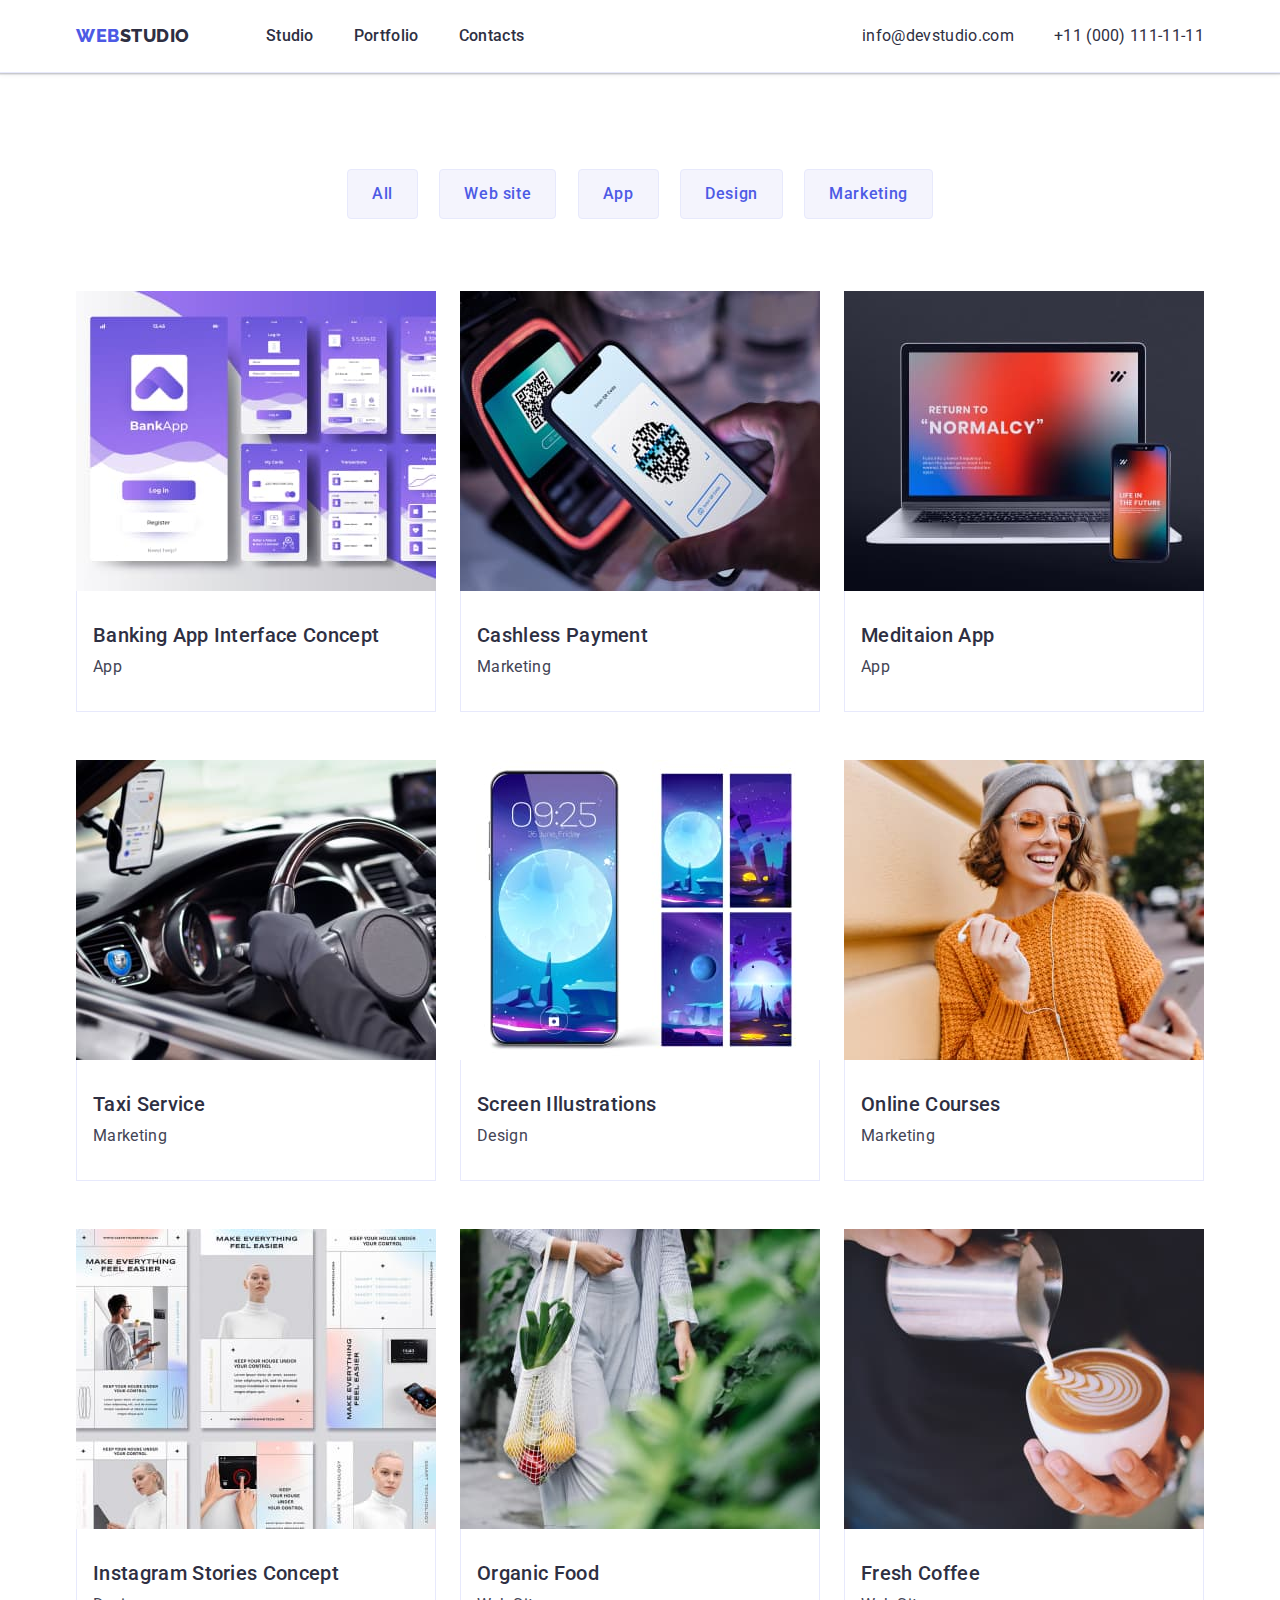
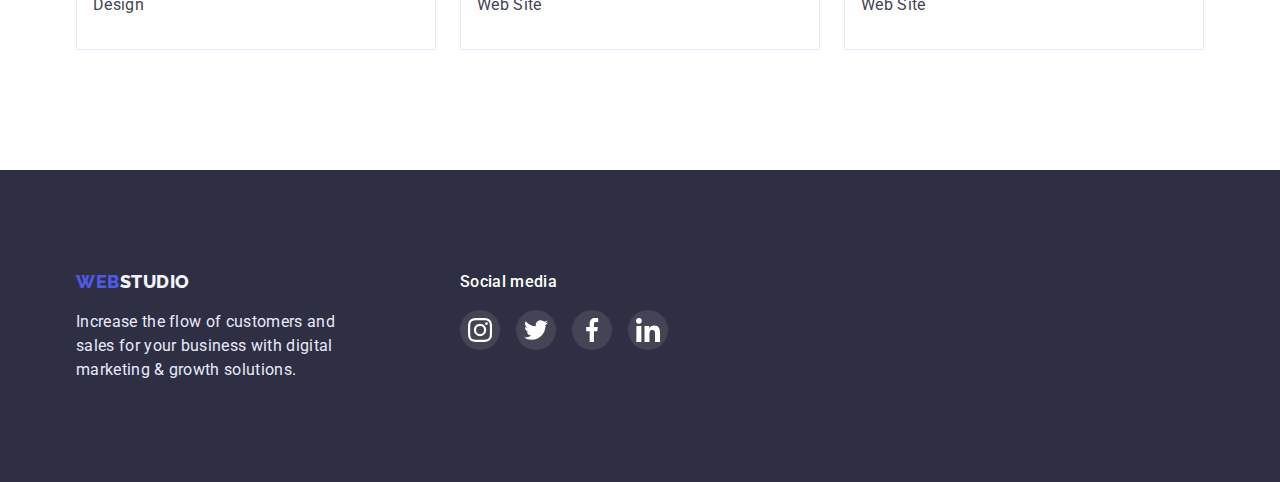
==== portfolio.html @ bd009ab0 "Initial commit" ====
<!DOCTYPE html>
<html lang="en">
  <head>
    <meta charset="UTF-8" />
    <meta http-equiv="X-UA-Compatible" content="IE=edge" />
    <meta name="viewport" content="width=device-width, initial-scale=1.0" />
    <title>webstudio</title>
    <link rel="preconnect" href="https://fonts.googleapis.com" />
    <link rel="preconnect" href="https://fonts.gstatic.com" crossorigin />
    <link
      href="https://fonts.googleapis.com/css2?family=Raleway:wght@800&family=Roboto:wght@400;500;700;900&display=swap"
      rel="stylesheet"
    />
    <link
      href="
      https://cdn.jsdelivr.net/npm/modern-normalize@1.1.0/modern-normalize.min.css
      "
      rel="stylesheet"
    />
    <link rel="stylesheet" href="./css/styles.css" />
  </head>
  <body>
    <header class="header-portfolio">
      <div class="container-header container">
        <nav class="nav-header">
          <a class="logo link" href="./index.html"
            >web<span class="logo-header">studio</span></a
          >
          <ul class="list flexbox-container-nav">
            <li>
              <a href="./index.html" class="nav link">Studio</a>
            </li>
            <li>
              <a href="./portfolio.html" class="nav link">Portfolio</a>
            </li>
            <li>
              <a href="/" class="nav link">Contacts</a>
            </li>
          </ul>
        </nav>
        <address class="address">
          <ul class="list flexbox-container-adr">
            <li>
              <a href="mailto:info@devstudio.com" class="contact link"
                >info@devstudio.com</a
              >
            </li>
            <li>
              <a href="tel:+110001111111" class="contact link"
                >+11 (000) 111-11-11</a
              >
            </li>
          </ul>
        </address>
      </div>
    </header>
    <main>
      <!-- Portfolio -->
      <section class="section">
        <div class="container">
          <h1 hidden>Portfolio</h1>
          <ul class="list flexbox-container-filter">
            <li>
              <button type="button" class="filter-btn">All</button>
            </li>
            <li>
              <button type="button" class="filter-btn">Web site</button>
            </li>
            <li>
              <button type="button" class="filter-btn">App</button>
            </li>
            <li>
              <button type="button" class="filter-btn">Design</button>
            </li>
            <li>
              <button type="button" class="filter-btn">Marketing</button>
            </li>
          </ul>

          <ul class="list flexbox-container-card">
            <li class="card-project">
              <a href="" class="card link">
                <img
                  src="./images/portfolio/img.jpg"
                  width="360"
                  height="300"
                  alt="banking app interface
            concept"
                />
                <div class="card-project-content">
                  <h2 class="title-project">Banking App Interface Concept</h2>
                  <p class="text">App</p>
                </div>
              </a>
            </li>
            <li class="card-project">
              <a href="" class="card link">
                <img
                  src="./images/portfolio/img1.jpg"
                  width="360"
                  height="300"
                  alt="cashless payment"
                />
                <div class="card-project-content">
                  <h2 class="title-project">Cashless Payment</h2>
                  <p class="text">Marketing</p>
                </div>
              </a>
            </li>
            <li class="card-project">
              <a href="" class="card link">
                <img
                  src="./images/portfolio/img2.jpg"
                  width="360"
                  height="300"
                  alt="Meditaion App"
                />
                <div class="card-project-content">
                  <h2 class="title-project">Meditaion App</h2>
                  <p class="text">App</p>
                </div>
              </a>
            </li>
            <li class="card-project">
              <a href="" class="card link">
                <img
                  src="./images/portfolio/img3.jpg"
                  width="360"
                  height="300"
                  alt="Taxi Service"
                />
                <div class="card-project-content">
                  <h2 class="title-project">Taxi Service</h2>
                  <p class="text">Marketing</p>
                </div>
              </a>
            </li>
            <li class="card-project">
              <a href="" class="card link">
                <img
                  src="./images/portfolio/img4.jpg"
                  width="360"
                  height="300"
                  alt="Screen Illustrations"
                />
                <div class="card-project-content">
                  <h2 class="title-project">Screen Illustrations</h2>
                  <p class="text">Design</p>
                </div>
              </a>
            </li>
            <li class="card-project">
              <a href="" class="card link">
                <img
                  src="./images/portfolio/img5.jpg"
                  width="360"
                  height="300"
                  alt="Online Courses"
                />
                <div class="card-project-content">
                  <h2 class="title-project">Online Courses</h2>
                  <p class="text">Marketing</p>
                </div>
              </a>
            </li>
            <li class="card-project">
              <a href="" class="card link">
                <img
                  src="./images/portfolio/img6.jpg"
                  width="360"
                  height="300"
                  alt="Instagram Stories Concept"
                />
                <div class="card-project-content">
                  <h2 class="title-project">Instagram Stories Concept</h2>
                  <p class="text">Design</p>
                </div>
              </a>
            </li>
            <li class="card-project">
              <a href="" class="card link">
                <img
                  src="./images/portfolio/img7.jpg"
                  width="360"
                  height="300"
                  alt="Organic Food"
                />
                <div class="card-project-content">
                  <h2 class="title-project">Organic Food</h2>
                  <p class="text">Web Site</p>
                </div>
              </a>
            </li>
            <li class="card-project">
              <a href="" class="card link">
                <img
                  src="./images/portfolio/img8.jpg"
                  width="360"
                  height="300"
                  alt="Fresh Coffee"
                />
                <div class="card-project-content">
                  <h2 class="title-project">Fresh Coffee</h2>
                  <p class="text">Web Site</p>
                </div>
              </a>
            </li>
          </ul>
        </div>
      </section>
    </main>
    <!-- footer -->
    <footer class="footer">
      <div class="container footer-container">
        <div class="footer-link">
          <a class="logo link" href="./index.html"
            >web<span class="logo-footer">studio</span></a
          >
          <p class="text-footer">
            Increase the flow of customers and sales for your business with
            digital marketing & growth solutions.
          </p>
        </div>
        <div class="socmedia">
          <h3 class="footer-title">Social media</h3>
          <ul class="social-footer list">
            <li class="social-item">
              <a
                class="social-link-footer"
                href="https://instagram.com"
                rel="noopener noreferrer"
                aria-label="instagram link"
              >
                <svg class="social-icon-footer" width="24" height="24">
                  <use href="./images/icons.svg#icon-instagram-2"></use>
                </svg>
              </a>
            </li>
            <li class="social-item">
              <a
                class="social-link-footer"
                href="https://twitter.com"
                rel="noopener noreferrer"
                aria-label="twitter link"
              >
                <svg class="social-icon-footer" width="24" height="24">
                  <use href="./images/icons.svg#icon-twitter-1"></use>
                </svg>
              </a>
            </li>
            <li class="social-item">
              <a
                class="social-link-footer"
                href="https://facebook.com"
                rel="noopener noreferrer"
                aria-label="facebook link"
              >
                <svg class="social-icon-footer" width="24" height="24">
                  <use href="./images/icons.svg#icon-facebook-1"></use>
                </svg>
              </a>
            </li>
            <li class="social-item">
              <a
                class="social-link-footer"
                href="https://linkedin.com/"
                rel="noopener noreferrer"
                aria-label="linkedin link"
              >
                <svg class="social-icon-footer" width="24" height="24">
                  <use href="./images/icons.svg#icon-linkedin-1"></use>
                </svg>
              </a>
            </li>
          </ul>
        </div>
      </div>
    </footer>
  </body>
</html>
---- css/styles.css ----
:root {
    /* Font */
    --primary-fonts: ;
    --secondary-fonts: ;

    /* Text colors */
    --primary-txt-cl: #434455;
    --secondary-txt-cl: #2E2F42;
    --accent-txt-cl: #FFFFFF;
  

    /* BG colors */
    --primary-bg-cl: rgba(46, 47, 66, 0.7);
    --secondary-bg-cl: #4D5AE5;
    --light-bg: #F4F4FD;
    --dark-bg: #2E2F42;
    --hover-bt: #404BBF;
}

/* reset styles */

h1, h2, h3, h4, h5, h6, p {
    margin: 0px;
}

img {
    display: block;
}

button {
    cursor: pointer;
}

.list {
    list-style-type: none;
    margin: 0;
    padding: 0;
}

.link {
    text-decoration: none;
    color: currentColor;
}

/* reset end */

/* BODY */

body {
font-family: 'Roboto',
sans-serif;
font-size: 16px;
line-height: calc(24 / 16);
letter-spacing: 0.02em;
color: var(--primary-txt-cl);
}

.container {
    width: 1158px;
    padding-right: 15px;
    padding-left: 15px;
    margin-left: auto;
    margin-right: auto;
}


/* header */

.container-header {

    display: flex;
    padding-top: 24px;
    padding-bottom: 24px;
}

.header-portfolio {
border-bottom: 1px solid #E7E9FC;
box-shadow: 0px 2px 1px rgba(46, 47, 66, 0.08), 0px 1px 1px rgba(46, 47, 66, 0.16), 0px 1px 6px rgba(46, 47, 66, 0.08);
}

.nav-header {
    display: flex;
}

.nav {
font-style: normal;
font-weight: 500;
font-size: 16px;
line-height: calc(24 / 16);
color: #2E2F42;
}

.address {
    margin-left: auto;
}

.contact {
font-style: normal;
font-size: 16px;
line-height: calc(24 /16);
color: #2E2F42;
}

.nav:hover,
.nav:focus,
.contact:hover,
.contact:focus
 {
color: var(--hover-bt);
}
    

.logo {
font-family: 'Raleway',
sans-serif;
font-style: normal;
font-weight: 800;
font-size: 18px;
line-height: calc(24 / 18);
letter-spacing: 0.03em;
text-transform: uppercase;
color: var(--secondary-bg-cl);
}        

.logo-header {color: var(--dark-bg);
}

.flexbox-container-nav {
    display: flex;
    justify-content: space-between;
    gap: 40px;
    margin-left: 76px;
}

.flexbox-container-adr {
    display: flex;
    justify-content: space-between;
    gap: 40px;

}


/* hero section */


.hero {
display: flex;
max-width: 1440px;
height: 600px;
background-color: #2E2F42;
padding-top: 188px;
padding-bottom: 188px;
background-image: linear-gradient(rgba(46, 47, 66, 0.7),rgba(46, 47, 66, 0.7)), url(../images/people-office\ 1.jpg);
background-size: cover; 

background-position: center;
background-repeat: no-repeat;
margin: 0 auto;
}


.hero-title {
    font-weight: 700;
        font-size: 56px;
        line-height: calc(60/56);
    color: #FFFFFF ;
    text-align: center;
    margin-bottom: 48px;
}

.hero-btn {
padding: 16px 32px;
margin: 0 auto;
display: block;
background: #4D5AE5;
box-shadow: 0px 4px 4px rgba(0, 0, 0, 0.15);
border-radius: 4px;
border: none;
font-family: 'Roboto';
font-weight: 500;
font-size: 16px;
line-height: calc(24 / 16);
letter-spacing: 0.04em;
color: var(--accent-txt-cl);
}

.hero-btn:hover,
.hero-btn:focus {
background-color: var(--hover-bt);
}

/* section 1 */

.section-one {
    padding-top: 120px;
    padding-bottom: 120px;
}

.title-one {
    font-size: 20px;
    line-height: calc(24/20);
    margin-top: 8px;
    margin-bottom: 8px;

}

.adv {
display: flex;
width: 264px;
height: 112px;
background: var(--light-bg);
border-radius: 4px;
justify-content: center;
align-items: center;
}

.advantages {
    
    
}

.clause {
    display: flex;
        flex-direction: column;
        align-items: flex-start;
        padding: 0px;
        gap: 8px;
    width: 264px;
    
}

/* section 2 */

.section-two {
    height: 532px;
}

h2 {
    margin-bottom: 72px;
}

.title-two {
    font-size: 36px;
    line-height: calc(40 / 36);
    color: var(--secondary-txt-cl);
    text-transform: capitalize;
    text-align: center;
}


/* section 3 */
.section-three {
    padding-top: 120px;
    padding-bottom: 120px;
    
}

.card {
    width: 264px;
    background: #FFFFFF;
    box-shadow: 0px 1px 6px rgba(46, 47, 66, 0.08), 0px 1px 1px rgba(46, 47, 66, 0.16), 0px 2px 1px rgba(46, 47, 66, 0.08);
    border-radius: 0px 0px 4px 4px;
}

.team-card-kontent {
    display: flex;
    flex-direction: column;
    justify-content: center;
    align-items: center;
    padding: 32px 16px;
    gap: 8px;
}


.flexbox-container {
    display: flex;
    justify-content: space-between;
}

.social {
display: flex;
    align-items: center;
    justify-content: center;
    gap: 24px;
}

.social-link {
display: flex;
align-items: center;
justify-content: center;
width: 40px;
height: 40px;

background-color: var(--secondary-bg-cl);
border-radius: 50%;
}


.social-icon {
fill: var(--accent-txt-cl);
}

.social-link:hover, 
.social-link:focus {
  background-color: var(--hover-bt);
}

/* customers */

.customers {
padding-top: 130px;
padding-bottom: 120px;
}

.logo-link {
display: flex;
width: 168px;
height: 88px;
justify-content: center;
align-items: center;
color: #8E8F99;
box-sizing: border-box;
border: 1px solid #8E8F99;
border-radius: 4px;
}

.icon-logo {

fill: currentColor;
    
}

.logo-link:hover,
.logo-link:focus {
color: var(--hover-bt);
border: 1px solid #404BBF;
}

/*  */




/* ======================= */
          /* portfolio */
/* ======================== */


.flexbox-container-filter {
display: flex;
justify-content: space-between;
margin-bottom: 72px;
width: 586px;

margin-right: auto;
margin-left: auto;
}

.flexbox-container-card {
display: flex;
flex-wrap: wrap;
column-gap: 24px;
row-gap: 48px;
}

.card-project:hover,
.card-project:focus {
width: 360px;
height: 420px;
box-shadow: 0px 1px 6px rgba(46, 47, 66, 0.08);
}


.card-project-content {
    padding: 32px 16px ;
    border: 1px solid #E7E9FC;
    border-top: none;
       
}



.title-three {
font-weight: 500;
font-size: 20px;
line-height: calc(24 / 20);
color: var(--secondary-txt-cl);

}

.title-project {
font-weight: 500;
font-size: 20px;
line-height: calc(24 / 20);
color: var(--secondary-txt-cl);
margin-bottom: 8px;
}

.text {
color: var(--primary-txt-cl);
}

.team {
background: var(--light-bg)
}





/* footer */


.footer {
display: flex;
flex-wrap: wrap;
background: #2E2F42;
padding-top: 100px;
padding-bottom: 100px;

}

.footer-container {
    display: flex;
}


.logo-footer {
    color: #F4F4FD;
     
}

.text-footer {
    color: #E7E9FC;
    margin-top: 16px;
    width: 264px;
    height: 72px;
}

.socmedia {
    display: flex;
    flex-wrap: wrap;
    width: 208px;
    height: 80px;
    margin-left: 120px;
   }

   .social-footer {
       display: flex;
       align-items: center;
       justify-content: center;
       gap: 16px;
   }

   .footer-link {
    display: flex;
    justify-content: flex-start;
    flex-direction: column;
   }

.footer-title {
    color: var(--accent-txt-cl);
    margin-bottom: 16px;
    font-weight: 500;
    font-size: 16px;
    line-height: calc(24 / 16);
}

.social-link-footer {
display: flex;
    align-items: center;
    justify-content: center;
    width: 40px;
    height: 40px;

    background-color: rgba(255, 255, 255, 0.1);
    border-radius: 50%;
}

.social-icon-footer {
fill: var(--accent-txt-cl);
}

.social-link-footer:hover,
.social-link-footer:focus {
    background-color: #31D0AA;
}


/* filter */

.filter-btn {
    color: var(--secondary-bg-cl);
    font-family: 'Roboto';
    font-weight: 500;
    font-size: 16px;
    line-height: calc(24 / 16);
    letter-spacing: 0.04em;
    background: var(--light-bg);
    border: 1px solid #E7E9FC;
    
    border-radius: 4px;
    cursor: pointer;
    padding: 12px 24px;
}

.filter-btn:hover,
.filter-btn:focus {
    background: var(--hover-bt);
    color: var(--accent-txt-cl);
    border: 1px solid var(--hover-bt) ;
    box-shadow: 0px 4px 4px rgba(0, 0, 0, 0.25);
}

.section {
    padding-top: 96px;
    padding-bottom: 120px;
}
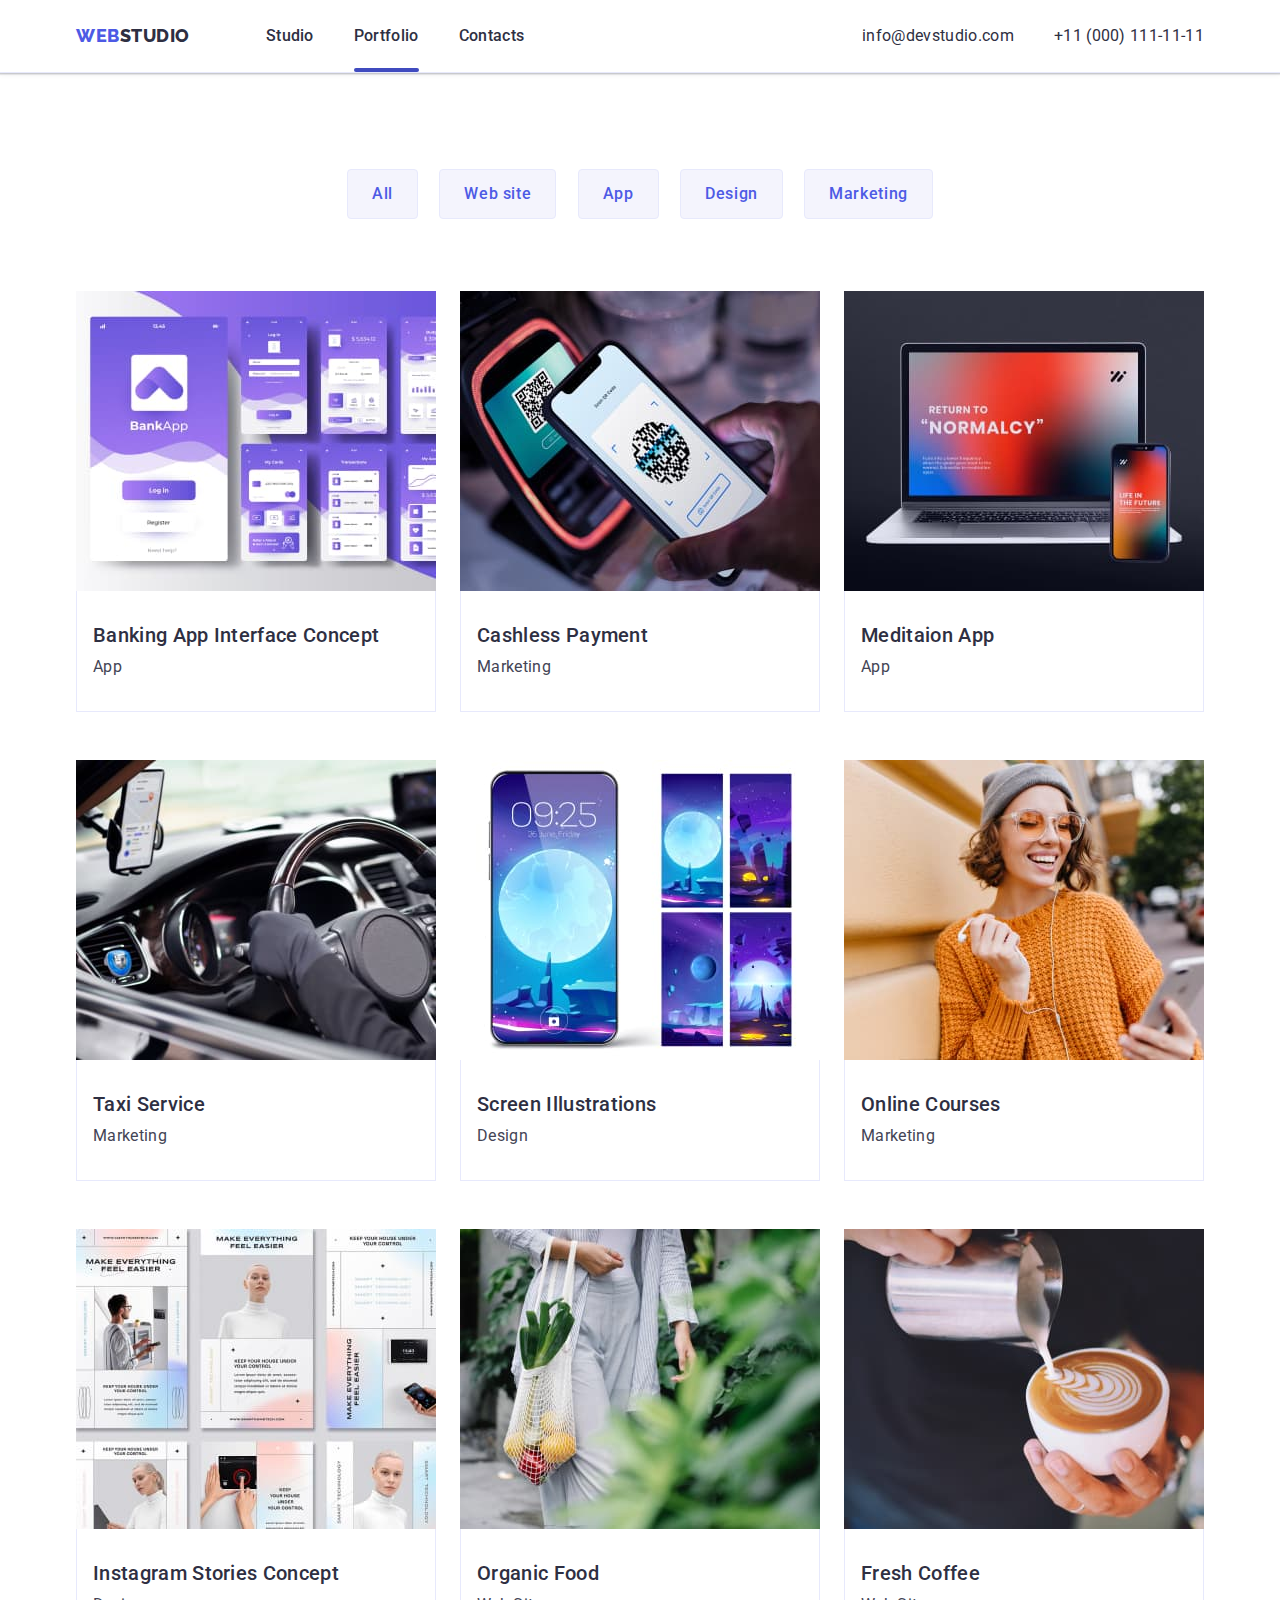
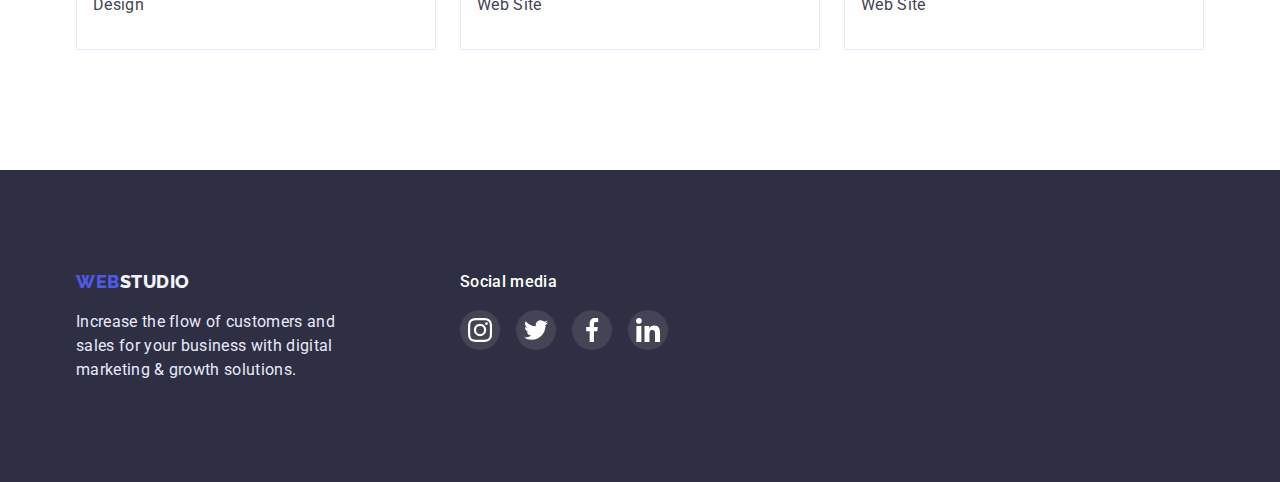
==== commit a2d486ab: "update sites" ====
--- a/portfolio.html
+++ b/portfolio.html
@@ -31,7 +31,7 @@
               <a href="./index.html" class="nav link">Studio</a>
             </li>
             <li>
-              <a href="./portfolio.html" class="nav link">Portfolio</a>
+              <a href="./portfolio.html" class="nav link current">Portfolio</a>
             </li>
             <li>
               <a href="/" class="nav link">Contacts</a>
--- a/css/styles.css
+++ b/css/styles.css
@@ -15,6 +15,10 @@
     --light-bg: #F4F4FD;
     --dark-bg: #2E2F42;
     --hover-bt: #404BBF;
+
+
+    --trns-fast: 400ms ease-in;
+    --trns-slow: 1800ms ease-in-out;
 }
 
 /* reset styles */
@@ -70,7 +74,7 @@
 
     display: flex;
     padding-top: 24px;
-    padding-bottom: 24px;
+    
 }
 
 .header-portfolio {
@@ -82,7 +86,22 @@
     display: flex;
 }
 
+.nav.current::after {
+content: '' ;
+position: absolute;
+display: block;
+bottom: 0;
+width: 100%;
+height: 4px;
+border-radius: 2px;
+background-color: var(--hover-bt);
+
+}
+
 .nav {
+position: relative;
+display: block;
+padding-bottom: 24px;
 font-style: normal;
 font-weight: 500;
 font-size: 16px;
@@ -407,8 +426,10 @@
 
 
 
-
-/* footer */
+/* ======================= */
+      /* footer */
+/* ======================== */
+
 
 
 .footer {
@@ -515,4 +536,74 @@
 .section {
     padding-top: 96px;
     padding-bottom: 120px;
+}
+
+
+
+/**
+  |============================
+  | Modal window
+  |============================
+*/
+.backdrop {
+    position: fixed;
+    top: 0;
+    left: 0;
+
+    width: 100%;
+    height: 100%;
+
+    background-color: rgba(46, 47, 66, 0.4);
+
+    transition: opacity var(--trns-fast), visibility var(--trns-fast);
+}
+
+.backdrop.is-hidden {
+    opacity: 0;
+    visibility: hidden;
+    pointer-events: none;
+
+    transition-delay: 250ms;
+}
+
+.modal {
+    position: absolute;
+    top: 50%;
+    left: 50%;
+    transform: translate(-50%, -50%);
+
+    width: 450px;
+    min-height: 550px;
+    background-color: #FCFCFC;
+    box-shadow: 0px 1px 1px rgba(0, 0, 0, 0.14), 0px 1px 3px rgba(0, 0, 0, 0.12), 0px 2px 1px rgba(0, 0, 0, 0.2);
+    border-radius: 4px;
+
+    transition: transform 150ms ease, opacity 150ms ease;
+    transition-delay: 400ms;
+}
+
+.backdrop.is-hidden .modal {
+    transform: translate(-50%, -70%);
+    opacity: 0;
+    transition-delay: 0s;
+}
+
+.modal-btn {
+    position: absolute;
+    top: 10px;
+    right: 10px;
+
+    display: flex;
+    align-items: center;
+    justify-content: center;
+    width: 24px;
+    height: 24px;
+    padding: 0;
+    border: none;
+    border-radius: 50%;
+    background-color: #D9D9D9;
+}
+
+.modal-icon {
+    fill: var(--primary-txt-cl);
 }